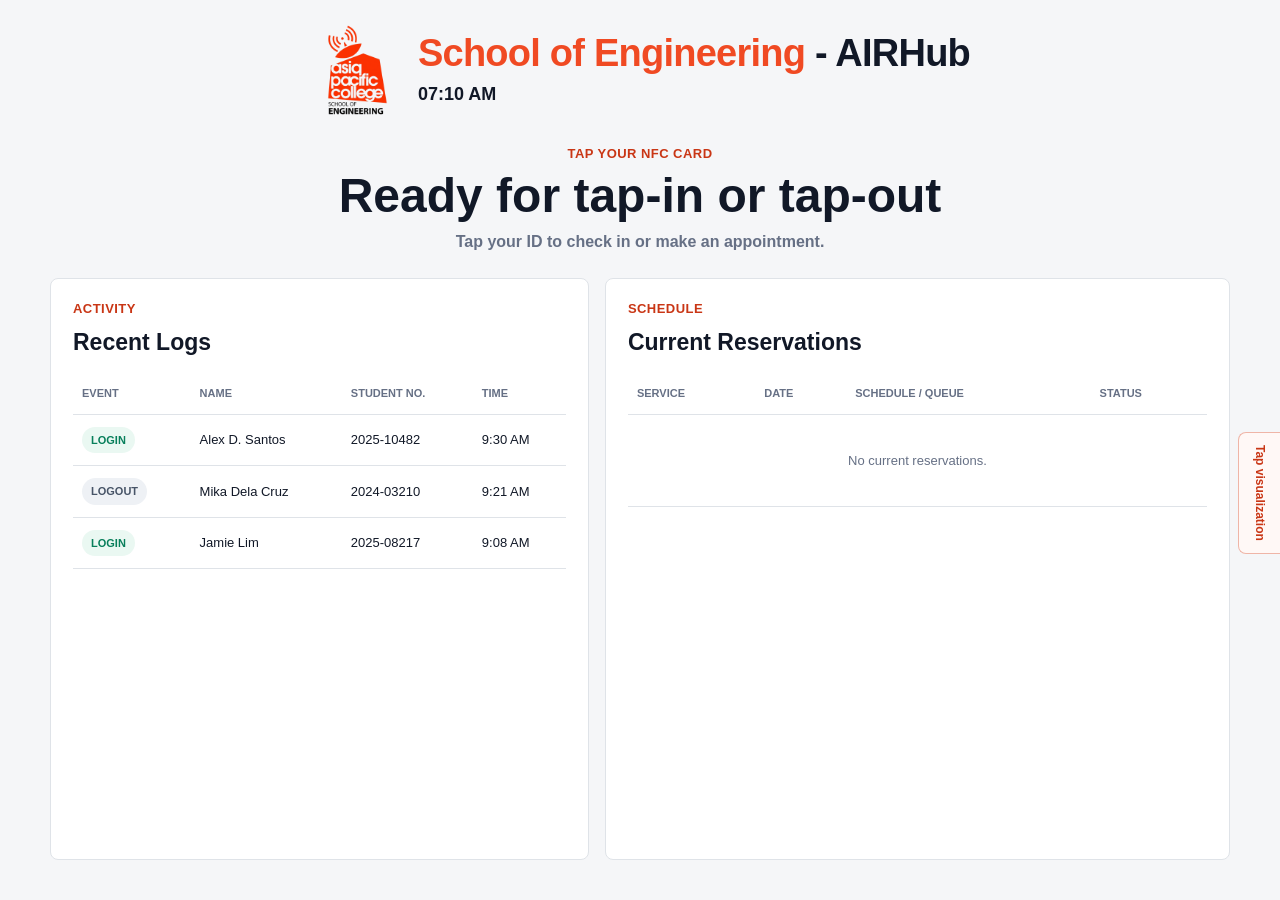
==== index.html @ f0d03ffe "merge NFC attendance and reservation kiosk" ====
<!doctype html>
<html lang="en">
<head>
  <meta charset="utf-8">
  <meta name="viewport" content="width=device-width, initial-scale=1">
  <meta name="description" content="School of Engineering AIRHub access logs and reservations.">
  <title>School of Engineering - AIRHub</title>
  <link rel="icon" href="data:,">
  <link rel="stylesheet" href="styles.css?v=20260715-1">
</head>
<body data-runtime="preview">
  <main class="airhub-shell">
    <header class="airhub-header">
      <img class="soe-logo" src="static/soe_airhub_logo.png?v=20260715-1" alt="Asia Pacific College School of Engineering logo" width="92" height="92">
      <div class="brand-block">
        <h1><span>School of Engineering</span><strong> - AIRHub</strong></h1>
        <time id="clock" aria-label="Current time">--:--</time>
      </div>
    </header>

    <section class="tap-stage" aria-labelledby="tap-title" aria-live="polite">
      <p class="tap-kicker">Tap your NFC card</p>
      <h2 id="tap-title">Ready for tap-in or tap-out</h2>
      <p id="tap-message">Tap your ID to check in or make an appointment.</p>
    </section>

    <button id="preview-tap" class="side-tap-control" type="button" aria-label="Open the tap visualization">
      Tap visualization
    </button>

    <div id="tap-dialog-backdrop" class="modal-backdrop" hidden>
      <section class="tap-dialog" role="dialog" aria-modal="true" aria-labelledby="dialog-title">
        <button id="close-dialog" class="dialog-close" type="button" aria-label="Close">&times;</button>

        <div id="tap-choice" class="dialog-step">
          <h2 id="dialog-title">Hey Alex!</h2>
          <p class="dialog-question">What would you like to do?</p>
          <p id="dialog-identity" class="identity-line">Alex D. Santos - 2025-10482 - BS Computer Engineering</p>
          <div id="registered-actions" class="dialog-actions">
            <button class="choice-button primary-choice attendance-choice" type="button" data-tap-action="check_in">
              <strong id="attendance-action-title">Check in</strong>
              <span id="attendance-action-description">Record your attendance and enter AIRHub now.</span>
            </button>
            <button class="choice-button" type="button" data-tap-action="appointment">
              <strong>Appointment</strong>
              <span>Reserve the 3D printer or request time with a teacher.</span>
            </button>
          </div>
          <p id="auto-checkin-countdown" class="countdown" role="status">
            Automatic <span id="countdown-action-label">check-in</span> in <strong id="countdown-seconds">10</strong> seconds
          </p>
          <div id="unregistered-actions" class="unregistered-block" hidden>
            <button id="open-registration" class="choice-button primary-choice" type="button">Register</button>
          </div>
        </div>

        <div id="appointment-choice" class="dialog-step" hidden>
          <h2>Appointment</h2>
          <p class="dialog-question">What would you like to reserve?</p>
          <div class="dialog-actions service-dialog-actions">
            <button class="choice-button service-choice" type="button" data-service="printing">
              <img src="static/3d-printer.png" alt="" width="112" height="112" decoding="async">
              <strong>3D Printer</strong>
            </button>
            <button class="choice-button service-choice" type="button" data-service="teacher">
              <img src="static/teacher-reservation.png" alt="" width="112" height="112" decoding="async">
              <strong>Teacher's Reservation</strong>
            </button>
          </div>
          <button id="back-to-tap" class="text-button" type="button">Back</button>
        </div>

        <div id="registration-code-step" class="dialog-step" hidden>
          <h2>Register this ID</h2>
          <p class="dialog-question">Enter the registration code to continue.</p>
          <form id="registration-code-form" class="registration-code-form">
            <label for="registration-code">Registration code</label>
            <input id="registration-code" name="registrationCode" type="password" autocomplete="off" required>
            <p id="registration-code-message" class="code-message" role="alert"></p>
            <button class="primary-action" type="submit">Continue</button>
          </form>
          <button id="back-from-registration" class="text-button" type="button">Back</button>
        </div>

        <div id="tap-result" class="dialog-step result-step" role="status" hidden>
          <h2 id="tap-result-title">Check in recorded</h2>
          <p id="tap-result-copy"></p>
          <button id="finish-tap" class="primary-action" type="button">Done</button>
        </div>
      </section>
    </div>

    <div class="dashboard-grid">
      <section class="panel logs-panel" aria-labelledby="logs-title">
        <div class="panel-head">
          <p>Activity</p>
          <h2 id="logs-title">Recent Logs</h2>
        </div>
        <div class="table-wrap">
          <table class="data-table logs-table">
            <thead>
              <tr><th>Event</th><th>Name</th><th>Student No.</th><th>Time</th></tr>
            </thead>
            <tbody id="logs-list">
              <tr><td><span class="event-pill login">Login</span></td><td>Alex D. Santos</td><td>2025-10482</td><td>9:30 AM</td></tr>
              <tr><td><span class="event-pill logout">Logout</span></td><td>Mika Dela Cruz</td><td>2024-03210</td><td>9:21 AM</td></tr>
              <tr><td><span class="event-pill login">Login</span></td><td>Jamie Lim</td><td>2025-08217</td><td>9:08 AM</td></tr>
            </tbody>
          </table>
        </div>
      </section>

      <section id="service-panel" class="panel reservations-panel" aria-labelledby="reservations-title">
        <div class="panel-head">
          <p>Schedule</p>
          <h2 id="reservations-title">Current Reservations</h2>
        </div>
        <div class="table-wrap">
          <table class="data-table reservations-table">
            <thead>
              <tr><th>Service</th><th>Date</th><th>Schedule / Queue</th><th>Status</th></tr>
            </thead>
            <tbody id="reservation-list">
              <tr class="empty-row"><td colspan="4">No current reservations.</td></tr>
            </tbody>
          </table>
        </div>
      </section>
    </div>

    <section id="form-panel" class="form-panel" hidden>
      <div class="form-modal-shell" role="dialog" aria-modal="true" aria-label="Reservation request form">
        <div class="form-modal-bar">
          <p>Reservation session closes in <strong id="reservation-countdown">60</strong> seconds</p>
          <button id="cancel-reservation" class="secondary-action" type="button">Cancel</button>
        </div>
      <form id="teacher-form" class="reservation-form compact-form" data-service="teacher" hidden novalidate>
        <div class="panel-head">
          <p>Appointment request</p>
          <h2>Meet with a Teacher</h2>
        </div>
        <p class="form-identity">Alex D. Santos - 2025-10482 - BS Computer Engineering</p>

        <fieldset>
          <legend>Appointment details</legend>
          <div class="form-grid">
            <label class="wide">
              <span>Teacher</span>
              <select name="teacher" required>
                <option value="">Select a teacher</option>
                <option>Engr. Maria Reyes</option>
                <option>Engr. Daniel Cruz</option>
                <option>Prof. Angela Lim</option>
              </select>
            </label>
            <label><span>Appointment Date</span><input name="date" type="date" required></label>
            <label><span>Preferred Time</span><input name="time" type="time" required></label>
            <label class="wide"><span>Purpose</span><input name="purpose" maxlength="120" required></label>
            <label class="wide"><span>Additional Notes <small>Optional</small></span><textarea name="notes" rows="2" maxlength="500"></textarea></label>
          </div>
        </fieldset>

        <label class="confirmation">
          <input name="confirmation" type="checkbox" required>
          <span>I confirm that the information provided is correct and understand that submitting this form does not automatically approve the appointment.</span>
        </label>
        <button class="primary-action" type="submit">Submit Appointment Request</button>
      </form>

      <form id="printing-form" class="reservation-form compact-form" data-service="printing" hidden novalidate>
        <div class="panel-head">
          <p>Facility request</p>
          <h2>3D Printing Reservation</h2>
        </div>
        <p class="form-identity">Alex D. Santos - 2025-10482 - BS Computer Engineering</p>

        <fieldset>
          <legend>Print details</legend>
          <div class="form-grid">
            <label>
              <span>Reservation Date</span>
              <input name="date" type="date" required>
              <small>Requests are queued by submission order for this date.</small>
            </label>
            <label>
              <span>Estimated Printing Duration</span>
              <select name="duration" required>
                <option value="">Select duration</option>
                <option value="30">Up to 30 minutes</option>
                <option value="60">Up to 1 hour</option>
                <option value="120">1–2 hours</option>
                <option value="240">2–4 hours</option>
                <option value="480">4–8 hours</option>
              </select>
            </label>
            <label class="wide"><span>Project or Print Name</span><input name="projectName" maxlength="100" required></label>
            <label class="wide file-input">
              <span>Upload 3D Model File</span>
              <input name="modelFile" type="file" accept=".stl,.obj,.3mf" required>
              <small>STL, OBJ, or 3MF. Maximum 100 MB.</small>
            </label>
            <label class="wide"><span>Additional Notes <small>Optional</small></span><textarea name="notes" rows="2" maxlength="500"></textarea></label>
          </div>
        </fieldset>

        <label class="confirmation">
          <input name="confirmation" type="checkbox" required>
          <span>I confirm that the information provided is correct and understand that submitting this form does not automatically approve the reservation.</span>
        </label>
        <p class="notice">Reservation requests are subject to schedule availability, file review, machine condition, and approval by the assigned laboratory personnel.</p>
        <button class="primary-action" type="submit">Submit Reservation Request</button>
      </form>

      <div id="success-message" class="success-message" role="status" hidden>
        <strong>Request submitted</strong>
        <p id="success-copy"></p>
        <button id="new-request" class="secondary-action" type="button">New Request</button>
      </div>
      </div>
    </section>
  </main>
  <script src="script.js?v=20260715-1" defer></script>
</body>
</html>
---- styles.css ----
:root {
  --accent: #f04a23;
  --accent-dark: #c93615;
  --ink: #111827;
  --muted: #667085;
  --line: #dfe3e8;
  --surface: #ffffff;
  --page: #f5f6f8;
  --success: #087f5b;
}

* { box-sizing: border-box; }

body {
  margin: 0;
  min-width: 300px;
  min-height: 100vh;
  background: var(--page);
  color: var(--ink);
  font-family: "Segoe UI", Arial, sans-serif;
  line-height: 1.5;
}

button, input, select, textarea { font: inherit; }

.airhub-shell {
  width: min(1180px, calc(100% - 32px));
  min-height: 100vh;
  min-height: 100svh;
  margin: 0 auto;
  padding: 22px 0 40px;
  display: flex;
  flex-direction: column;
}

.airhub-header {
  display: flex;
  align-items: center;
  justify-content: center;
  gap: 16px;
  min-height: 96px;
}

.soe-logo {
  width: 92px;
  height: 92px;
  object-fit: contain;
}

.brand-block { text-align: left; }
.brand-block h1 { margin: 0; font-size: clamp(25px, 4vw, 38px); line-height: 1.15; letter-spacing: -.02em; }
.brand-block h1 span { color: var(--accent); }
.brand-block h1 strong { color: var(--ink); font-weight: 750; }
.brand-block time { display: block; margin-top: 6px; font-size: 18px; font-weight: 750; }

.tap-stage {
  min-height: 158px;
  padding: 26px 12px 24px;
  text-align: center;
}

.tap-kicker,
.panel-head > p {
  margin: 0 0 6px;
  color: var(--accent-dark);
  font-size: 13px;
  font-weight: 800;
  letter-spacing: .035em;
  text-transform: uppercase;
}

.tap-stage h2 {
  margin: 0;
  font-size: clamp(32px, 5vw, 48px);
  line-height: 1.08;
}

.tap-stage > p:not(.tap-kicker) { margin: 9px 0 0; color: var(--muted); font-weight: 650; }
.tap-stage.verified h2 { color: var(--accent-dark); }

.side-tap-control {
  position: fixed;
  z-index: 10;
  top: 48%;
  right: 0;
  min-width: 42px;
  padding: 12px 9px;
  border: 1px solid #efb5a7;
  border-right: 0;
  border-radius: 8px 0 0 8px;
  background: #fff8f6;
  color: var(--accent-dark);
  font-size: 12px;
  font-weight: 800;
  writing-mode: vertical-rl;
  cursor: pointer;
}

.side-tap-control:hover { background: #fff0eb; }
.side-tap-control:disabled { opacity: .55; cursor: default; }

.modal-backdrop {
  position: fixed;
  z-index: 100;
  inset: 0;
  display: grid;
  place-items: center;
  padding: 20px;
  background: rgba(17, 24, 39, .58);
  opacity: 1;
  transition: opacity .24s ease;
}

.modal-backdrop.is-closing { opacity: 0; }

.tap-dialog {
  position: relative;
  width: min(840px, 100%);
  padding: 42px;
  border: 1px solid var(--line);
  border-radius: 10px;
  background: var(--surface);
  box-shadow: 0 20px 60px rgba(17, 24, 39, .22);
}

.dialog-close {
  position: absolute;
  top: 10px;
  right: 12px;
  width: 36px;
  height: 36px;
  border: 0;
  border-radius: 6px;
  background: transparent;
  color: var(--muted);
  font-size: 26px;
  line-height: 1;
  cursor: pointer;
}

.dialog-close:hover { background: #f2f4f7; color: var(--ink); }
.dialog-step { text-align: center; }
.dialog-step h2 { margin: 0; font-size: 36px; line-height: 1.15; }
.dialog-step > p:not(.dialog-kicker) { margin: 8px 0 0; color: var(--muted); }
.dialog-kicker { margin: 0 0 7px; color: var(--accent-dark); font-size: 13px; font-weight: 800; text-transform: uppercase; }
.dialog-question { font-size: 15px; }

.dialog-step .identity-line {
  margin-top: 22px;
  padding: 15px 18px;
  border: 1px solid var(--line);
  border-radius: 8px;
  background: #f8f9fb;
  color: var(--ink);
  font-size: 16px;
  font-weight: 750;
  text-align: center;
}

.dialog-step .countdown {
  display: flex;
  align-items: baseline;
  justify-content: center;
  gap: 4px;
  margin-top: 11px;
  color: var(--muted);
  font-size: 11px;
  font-weight: 700;
}

.countdown strong {
  min-width: 16px;
  color: var(--accent-dark);
  font-size: 14px;
  line-height: 1;
}
.dialog-actions { display: grid; grid-template-columns: 1fr 1fr; gap: 12px; margin-top: 24px; }

.choice-button {
  min-height: 150px;
  padding: 24px;
  border: 1px solid #d4d9e0;
  border-radius: 8px;
  background: #fff;
  color: var(--ink);
  font-size: 19px;
  font-weight: 800;
  text-align: center;
  cursor: pointer;
}

.choice-button strong,
.choice-button span { display: block; }
.choice-button strong { font-size: 22px; }
.choice-button span { margin-top: 8px; color: var(--muted); font-size: 13px; font-weight: 650; line-height: 1.4; }
.choice-button.primary-choice span { color: rgba(255, 255, 255, .88); }

.choice-button:hover { border-color: #efb5a7; background: #fff7f4; color: var(--accent-dark); }
.choice-button.primary-choice { border-color: var(--accent); background: var(--accent); color: #fff; }
.choice-button.primary-choice:hover { background: var(--accent-dark); }
.choice-button:disabled { opacity: .55; cursor: wait; }
.attendance-choice {
  border-width: 3px;
  box-shadow: 0 0 0 4px rgba(240, 74, 35, .16);
}
.attendance-choice strong { font-size: 28px; }
.attendance-choice.is-checkout {
  border-color: #a62919;
  background: #b42318;
  box-shadow: 0 0 0 4px rgba(180, 35, 24, .17);
}
.attendance-choice.is-checkout:hover { background: #8f1c13; }
.service-choice {
  display: grid;
  grid-template-columns: 112px 1fr;
  align-items: center;
  gap: 18px;
  min-height: 170px;
  text-align: left;
}
.service-choice img { width: 112px; height: 112px; object-fit: contain; }
.unregistered-block { margin-top: 24px; }
.unregistered-block .choice-button { width: 100%; }
.text-button { margin-top: 18px; padding: 6px 10px; border: 0; background: transparent; color: var(--accent-dark); font-weight: 750; cursor: pointer; }
.result-step .primary-action { width: 100%; margin-top: 22px; }
body.modal-open { overflow: hidden; }

.registration-code-form { display: grid; gap: 10px; margin-top: 24px; text-align: left; }
.registration-code-form label { color: var(--muted); font-size: 13px; font-weight: 750; }
.registration-code-form .primary-action { width: 100%; margin-top: 2px; }
.code-message { min-height: 20px; margin: 0; color: #b42318; font-size: 12px; }

.dashboard-grid {
  display: grid;
  grid-template-columns: minmax(0, 1fr) minmax(0, 1.16fr);
  gap: 16px;
  align-items: stretch;
  flex: 1;
}

.panel {
  padding: 20px 22px;
  border: 1px solid var(--line);
  border-radius: 8px;
  background: var(--surface);
}

.form-panel {
  position: fixed;
  z-index: 90;
  inset: 0;
  overflow-y: auto;
  padding: 22px;
  background: rgba(17, 24, 39, .62);
}

.form-modal-shell {
  width: min(820px, 100%);
  margin: 0 auto;
  padding: 24px 26px 28px;
  border: 1px solid var(--line);
  border-radius: 10px;
  background: var(--surface);
  box-shadow: 0 20px 60px rgba(17, 24, 39, .25);
}

.form-modal-bar {
  position: sticky;
  z-index: 2;
  top: -24px;
  display: flex;
  align-items: center;
  justify-content: space-between;
  gap: 16px;
  margin: -24px -26px 22px;
  padding: 14px 26px;
  border-bottom: 1px solid var(--line);
  border-radius: 10px 10px 0 0;
  background: var(--surface);
}

.form-modal-bar p { margin: 0; color: var(--muted); font-size: 12px; font-weight: 700; }
.form-modal-bar strong { color: var(--accent-dark); font-size: 15px; }
body.form-modal-open { overflow: hidden; }
.panel-head { margin-bottom: 14px; }
.panel-head h2 { margin: 0; font-size: 23px; }

.table-wrap { overflow-x: auto; }
.data-table { width: 100%; border-collapse: collapse; }
.data-table th,
.data-table td { padding: 12px 9px; border-bottom: 1px solid var(--line); text-align: left; white-space: nowrap; }
.data-table th { color: var(--muted); font-size: 11px; text-transform: uppercase; }
.data-table td { font-size: 13px; }
.data-table .empty-row td { height: 92px; color: var(--muted); text-align: center; white-space: normal; }

.event-pill,
.status-pill { display: inline-block; padding: 5px 9px; border-radius: 999px; font-size: 11px; font-weight: 850; text-transform: uppercase; }
.event-pill.login,
.status-pill.approved { background: #eaf8f2; color: var(--success); }
.event-pill.logout { background: #eef1f5; color: #475467; }
.status-pill.pending { background: #fff0eb; color: var(--accent-dark); }

.reservation-form { display: grid; gap: 22px; }
.compact-form { gap: 15px; }
.compact-form .panel-head { margin-bottom: 0; }
.compact-form .panel-head h2 { font-size: 22px; }
.compact-form fieldset { padding-top: 2px; }
.compact-form legend { margin-bottom: 8px; }
.compact-form .form-grid { column-gap: 20px; row-gap: 11px; }
.form-identity {
  margin: 0;
  padding: 8px 0 10px;
  border-bottom: 1px solid var(--line);
  color: #475467;
  font-size: 13px;
  font-weight: 750;
}
fieldset { min-width: 0; margin: 0; padding: 0; border: 0; }
legend { margin-bottom: 12px; font-size: 14px; font-weight: 800; }
.form-grid { display: grid; grid-template-columns: repeat(2, minmax(0, 1fr)); gap: 14px; }
.wide { grid-column: 1 / -1; }
label > span { display: block; margin-bottom: 6px; color: var(--muted); font-size: 13px; font-weight: 700; }
label small { font-weight: 400; }

input, select, textarea {
  width: 100%;
  border: 1px solid #cfd4dc;
  border-radius: 7px;
  background: #fff;
  color: var(--ink);
}
input, select { min-height: 44px; padding: 10px 12px; }
textarea { padding: 10px 12px; resize: vertical; }
input[readonly] { background: #f7f8fa; }
input:focus, select:focus, textarea:focus { border-color: var(--accent); box-shadow: 0 0 0 3px rgba(240, 74, 35, .14); outline: none; }
.file-input > small { display: block; margin-top: 5px; color: var(--muted); font-size: 11px; }

.confirmation { display: grid; grid-template-columns: auto 1fr; gap: 9px; color: #475467; font-size: 13px; }
.confirmation input { width: 17px; min-height: 17px; margin: 2px 0 0; accent-color: var(--accent); }
.notice { margin: 0; padding: 11px 13px; border-left: 3px solid var(--accent); background: #f7f8fa; color: var(--muted); font-size: 12px; }

.form-panel .compact-form :is(input:not([type="checkbox"]), select, textarea) {
  min-height: 38px;
  padding: 7px 2px;
  border: 0;
  border-bottom: 1px solid #cfd4dc;
  border-radius: 0;
  background-color: transparent;
  box-shadow: none;
}
.form-panel .compact-form textarea { min-height: 55px; }
.form-panel .compact-form :is(input:not([type="checkbox"]), select, textarea):focus {
  border-bottom-color: var(--accent);
  box-shadow: 0 2px 0 var(--accent);
}
.form-panel .compact-form label > span { margin-bottom: 1px; font-size: 12px; }
.form-panel .compact-form label > small { display: block; margin-top: 3px; color: var(--muted); font-size: 10px; }

.primary-action,
.secondary-action {
  border: 0;
  border-radius: 7px;
  cursor: pointer;
  font-weight: 750;
}
.primary-action { min-height: 48px; padding: 10px 16px; background: var(--accent); color: white; }
.primary-action:hover { background: var(--accent-dark); }
.secondary-action { padding: 10px 14px; background: #fff0eb; color: var(--accent-dark); }
.primary-action:focus-visible,
.secondary-action:focus-visible,
.choice-button:focus-visible,
.dialog-close:focus-visible,
.text-button:focus-visible,
.side-tap-control:focus-visible { outline: 3px solid rgba(240, 74, 35, .22); outline-offset: 2px; }

.success-message { padding: 18px; border: 1px solid #b7e4cc; border-radius: 7px; background: #eefdf6; color: var(--success); }
.success-message p { margin: 4px 0 13px; }

[hidden] { display: none !important; }

@media (max-width: 850px) {
  .dashboard-grid { grid-template-columns: 1fr; }
}

@media (min-width: 851px) and (max-height: 760px) {
  .airhub-shell {
    width: calc(100% - 24px);
    padding: 10px 0;
  }

  .airhub-header {
    min-height: 70px;
    gap: 13px;
  }

  .soe-logo {
    width: 68px;
    height: 68px;
  }

  .brand-block h1 { font-size: 32px; }
  .brand-block time { margin-top: 2px; font-size: 16px; }

  .tap-stage {
    min-height: 112px;
    padding: 14px 10px 16px;
  }

  .tap-stage h2 { font-size: 40px; }
  .tap-stage > p:not(.tap-kicker) { margin-top: 5px; }

  .dashboard-grid { gap: 12px; }
  .panel { padding: 16px 18px; }
  .panel-head { margin-bottom: 10px; }
  .panel-head h2 { font-size: 21px; }
  .data-table th,
  .data-table td { padding: 9px 8px; }
}

@media (max-width: 620px) {
  .airhub-shell { width: min(100% - 20px, 1180px); padding-top: 12px; }
  .airhub-header { align-items: center; gap: 10px; }
  .soe-logo { width: 68px; height: 68px; }
  .brand-block h1 { font-size: 23px; }
  .brand-block time { font-size: 15px; }
  .tap-stage { min-height: 140px; padding: 22px 6px; }
  .panel { padding: 17px 14px; }
  .form-grid,
  .dialog-actions { grid-template-columns: 1fr; }
  .wide { grid-column: auto; }
  .side-tap-control { top: auto; bottom: 18px; writing-mode: horizontal-tb; border-right: 1px solid #efb5a7; border-radius: 7px 0 0 7px; }
  .tap-dialog { padding: 26px 18px 20px; }
  .choice-button { min-height: 96px; }
  .service-choice { grid-template-columns: 76px 1fr; min-height: 112px; gap: 12px; }
  .service-choice img { width: 76px; height: 76px; }
  .dialog-step h2 { font-size: 28px; }
  .form-panel { padding: 10px; }
  .form-modal-shell { padding: 18px 14px 22px; }
  .form-modal-bar { top: -18px; margin: -18px -14px 18px; padding: 12px 14px; }
}
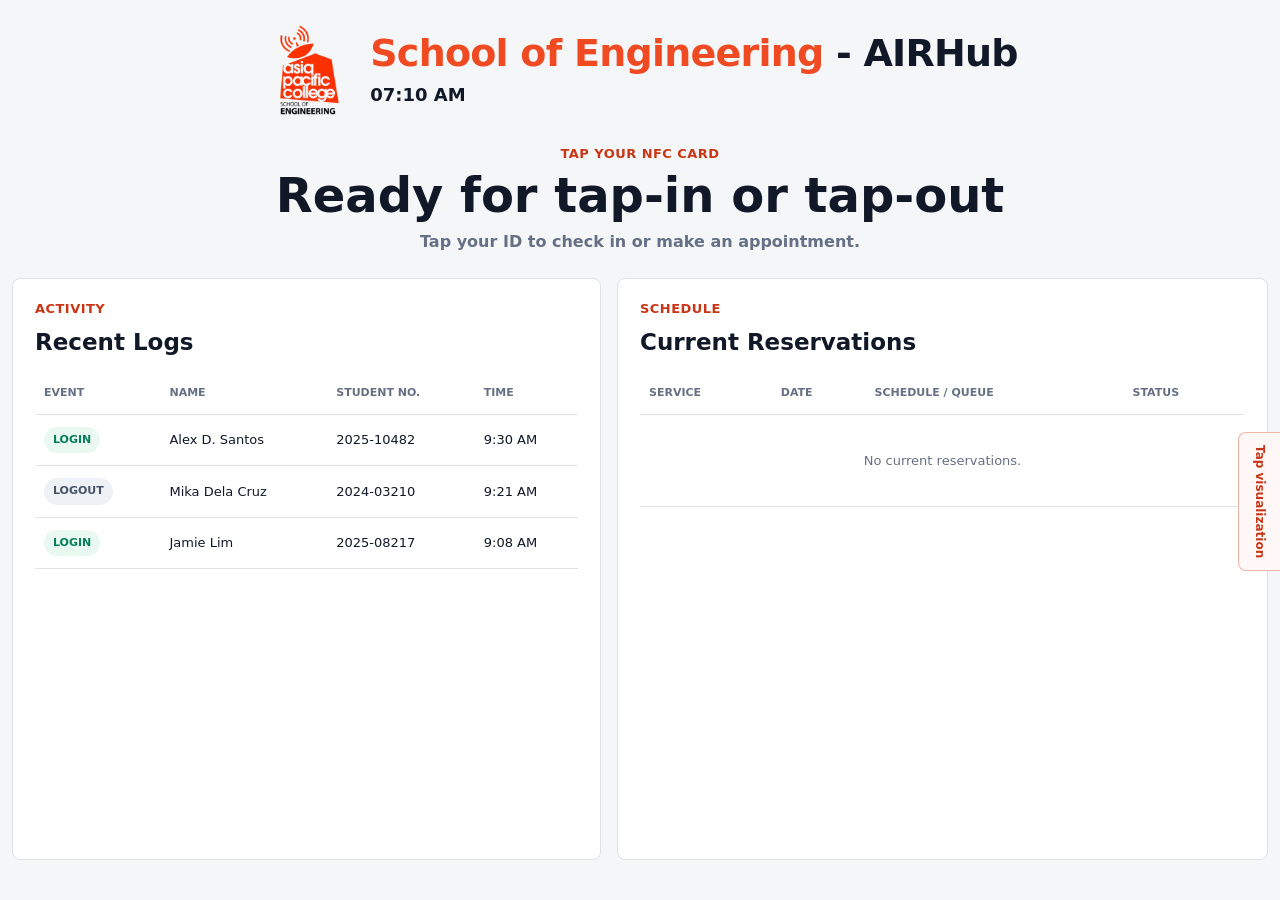
==== commit aa2fa00e: "Simplify AIRHub reservation flow" ====
--- a/index.html
+++ b/index.html
@@ -6,12 +6,12 @@
   <meta name="description" content="School of Engineering AIRHub access logs and reservations.">
   <title>School of Engineering - AIRHub</title>
   <link rel="icon" href="data:,">
-  <link rel="stylesheet" href="styles.css?v=20260715-1">
+  <link rel="stylesheet" href="styles.css?v=20260722-10">
 </head>
 <body data-runtime="preview">
   <main class="airhub-shell">
     <header class="airhub-header">
-      <img class="soe-logo" src="static/soe_airhub_logo.png?v=20260715-1" alt="Asia Pacific College School of Engineering logo" width="92" height="92">
+      <img class="soe-logo" src="static/soe_airhub_logo.png?v=20260722-10" alt="Asia Pacific College School of Engineering logo" width="92" height="92">
       <div class="brand-block">
         <h1><span>School of Engineering</span><strong> - AIRHub</strong></h1>
         <time id="clock" aria-label="Current time">--:--</time>
@@ -174,8 +174,14 @@
         </div>
         <p class="form-identity">Alex D. Santos - 2025-10482 - BS Computer Engineering</p>
 
-        <fieldset>
-          <legend>Print details</legend>
+        <div class="step-bars" aria-label="Reservation progress">
+          <span class="active" data-step-bar="1">Schedule</span>
+          <span data-step-bar="2">Model</span>
+          <span data-step-bar="3">Confirm</span>
+        </div>
+
+        <fieldset class="form-step" data-step="1">
+          <legend>Schedule details</legend>
           <div class="form-grid">
             <label>
               <span>Reservation Date</span>
@@ -188,12 +194,18 @@
                 <option value="">Select duration</option>
                 <option value="30">Up to 30 minutes</option>
                 <option value="60">Up to 1 hour</option>
-                <option value="120">1–2 hours</option>
-                <option value="240">2–4 hours</option>
-                <option value="480">4–8 hours</option>
+                <option value="120">1-2 hours</option>
+                <option value="240">2-4 hours</option>
+                <option value="480">4-8 hours</option>
               </select>
             </label>
             <label class="wide"><span>Project or Print Name</span><input name="projectName" maxlength="100" required></label>
+          </div>
+        </fieldset>
+
+        <fieldset class="form-step" data-step="2" hidden>
+          <legend>Model file</legend>
+          <div class="form-grid">
             <label class="wide file-input">
               <span>Upload 3D Model File</span>
               <input name="modelFile" type="file" accept=".stl,.obj,.3mf" required>
@@ -203,12 +215,26 @@
           </div>
         </fieldset>
 
-        <label class="confirmation">
-          <input name="confirmation" type="checkbox" required>
-          <span>I confirm that the information provided is correct and understand that submitting this form does not automatically approve the reservation.</span>
-        </label>
-        <p class="notice">Reservation requests are subject to schedule availability, file review, machine condition, and approval by the assigned laboratory personnel.</p>
-        <button class="primary-action" type="submit">Submit Reservation Request</button>
+        <fieldset class="form-step" data-step="3" hidden>
+          <legend>Review and confirm</legend>
+          <div class="review-card" aria-live="polite">
+            <p><span>Date</span><strong data-review="date">-</strong></p>
+            <p><span>Duration</span><strong data-review="duration">-</strong></p>
+            <p><span>Project</span><strong data-review="projectName">-</strong></p>
+            <p><span>File</span><strong data-review="modelFile">-</strong></p>
+          </div>
+          <label class="confirmation">
+            <input name="confirmation" type="checkbox" required>
+            <span>I confirm that the information provided is correct and understand that submitting this form does not automatically approve the reservation.</span>
+          </label>
+          <p class="notice">Reservation requests are subject to schedule availability, file review, machine condition, and approval by the assigned laboratory personnel.</p>
+        </fieldset>
+
+        <div class="step-actions">
+          <button class="secondary-action" type="button" data-step-prev hidden>Back</button>
+          <button class="primary-action" type="button" data-step-next>Next</button>
+          <button class="primary-action" type="submit" data-step-submit hidden>Submit Reservation Request</button>
+        </div>
       </form>
 
       <div id="success-message" class="success-message" role="status" hidden>
@@ -219,6 +245,6 @@
       </div>
     </section>
   </main>
-  <script src="script.js?v=20260715-1" defer></script>
+  <script src="script.js?v=20260722-10" defer></script>
 </body>
 </html>
--- a/styles.css
+++ b/styles.css
@@ -17,14 +17,16 @@
   min-height: 100vh;
   background: var(--page);
   color: var(--ink);
-  font-family: "Segoe UI", Arial, sans-serif;
+  font-family: Inter, ui-sans-serif, system-ui, -apple-system, BlinkMacSystemFont, "Segoe UI", Arial, sans-serif;
   line-height: 1.5;
+  -webkit-font-smoothing: antialiased;
+  text-rendering: optimizeLegibility;
 }
 
 button, input, select, textarea { font: inherit; }
 
 .airhub-shell {
-  width: min(1180px, calc(100% - 32px));
+  width: min(1320px, calc(100% - 24px));
   min-height: 100vh;
   min-height: 100svh;
   margin: 0 auto;
@@ -77,6 +79,7 @@
 
 .tap-stage > p:not(.tap-kicker) { margin: 9px 0 0; color: var(--muted); font-weight: 650; }
 .tap-stage.verified h2 { color: var(--accent-dark); }
+.tap-stage.warning h2 { color: #b42318; }
 
 .side-tap-control {
   position: fixed;
@@ -115,8 +118,10 @@
 
 .tap-dialog {
   position: relative;
-  width: min(840px, 100%);
-  padding: 42px;
+  width: min(820px, 100%);
+  max-height: calc(100svh - 32px);
+  overflow-y: auto;
+  padding: 34px 36px 30px;
   border: 1px solid var(--line);
   border-radius: 10px;
   background: var(--surface);
@@ -140,14 +145,14 @@
 
 .dialog-close:hover { background: #f2f4f7; color: var(--ink); }
 .dialog-step { text-align: center; }
-.dialog-step h2 { margin: 0; font-size: 36px; line-height: 1.15; }
+.dialog-step h2 { margin: 0; font-size: 32px; line-height: 1.15; }
 .dialog-step > p:not(.dialog-kicker) { margin: 8px 0 0; color: var(--muted); }
 .dialog-kicker { margin: 0 0 7px; color: var(--accent-dark); font-size: 13px; font-weight: 800; text-transform: uppercase; }
 .dialog-question { font-size: 15px; }
 
 .dialog-step .identity-line {
-  margin-top: 22px;
-  padding: 15px 18px;
+  margin-top: 16px;
+  padding: 13px 16px;
   border: 1px solid var(--line);
   border-radius: 8px;
   background: #f8f9fb;
@@ -161,11 +166,14 @@
   display: flex;
   align-items: baseline;
   justify-content: center;
-  gap: 4px;
-  margin-top: 11px;
+  flex-wrap: nowrap;
+  gap: 5px;
+  margin-top: 10px;
   color: var(--muted);
   font-size: 11px;
   font-weight: 700;
+  line-height: 1.2;
+  white-space: nowrap;
 }
 
 .countdown strong {
@@ -174,11 +182,11 @@
   font-size: 14px;
   line-height: 1;
 }
-.dialog-actions { display: grid; grid-template-columns: 1fr 1fr; gap: 12px; margin-top: 24px; }
+.dialog-actions { display: grid; grid-template-columns: 1fr 1fr; gap: 12px; margin-top: 20px; }
 
 .choice-button {
-  min-height: 150px;
-  padding: 24px;
+  min-height: 132px;
+  padding: 20px;
   border: 1px solid #d4d9e0;
   border-radius: 8px;
   background: #fff;
@@ -191,7 +199,7 @@
 
 .choice-button strong,
 .choice-button span { display: block; }
-.choice-button strong { font-size: 22px; }
+.choice-button strong { font-size: 21px; }
 .choice-button span { margin-top: 8px; color: var(--muted); font-size: 13px; font-weight: 650; line-height: 1.4; }
 .choice-button.primary-choice span { color: rgba(255, 255, 255, .88); }
 
@@ -212,13 +220,13 @@
 .attendance-choice.is-checkout:hover { background: #8f1c13; }
 .service-choice {
   display: grid;
-  grid-template-columns: 112px 1fr;
+  grid-template-columns: 86px 1fr;
   align-items: center;
-  gap: 18px;
-  min-height: 170px;
+  gap: 16px;
+  min-height: 118px;
   text-align: left;
 }
-.service-choice img { width: 112px; height: 112px; object-fit: contain; }
+.service-choice img { width: 86px; height: 86px; object-fit: contain; }
 .unregistered-block { margin-top: 24px; }
 .unregistered-block .choice-button { width: 100%; }
 .text-button { margin-top: 18px; padding: 6px 10px; border: 0; background: transparent; color: var(--accent-dark); font-weight: 750; cursor: pointer; }
@@ -232,7 +240,7 @@
 
 .dashboard-grid {
   display: grid;
-  grid-template-columns: minmax(0, 1fr) minmax(0, 1.16fr);
+  grid-template-columns: minmax(0, .95fr) minmax(0, 1.05fr);
   gap: 16px;
   align-items: stretch;
   flex: 1;
@@ -249,38 +257,51 @@
   position: fixed;
   z-index: 90;
   inset: 0;
-  overflow-y: auto;
-  padding: 22px;
-  background: rgba(17, 24, 39, .62);
+  overflow: hidden;
+  display: grid;
+  place-items: center;
+  padding: 32px 20px;
+  background: rgba(15, 23, 42, .56);
 }
 
 .form-modal-shell {
   width: min(820px, 100%);
+  max-height: min(640px, calc(100svh - 56px));
+  overflow-y: auto;
+  scrollbar-gutter: stable;
   margin: 0 auto;
-  padding: 24px 26px 28px;
-  border: 1px solid var(--line);
-  border-radius: 10px;
+  padding: 26px 30px 24px;
+  border: 1px solid rgba(228, 231, 236, .95);
+  border-radius: 20px;
   background: var(--surface);
-  box-shadow: 0 20px 60px rgba(17, 24, 39, .25);
+  box-shadow: 0 24px 70px rgba(15, 23, 42, .26);
 }
 
 .form-modal-bar {
-  position: sticky;
+  position: static;
   z-index: 2;
-  top: -24px;
   display: flex;
   align-items: center;
   justify-content: space-between;
-  gap: 16px;
-  margin: -24px -26px 22px;
-  padding: 14px 26px;
-  border-bottom: 1px solid var(--line);
-  border-radius: 10px 10px 0 0;
-  background: var(--surface);
-}
-
-.form-modal-bar p { margin: 0; color: var(--muted); font-size: 12px; font-weight: 700; }
-.form-modal-bar strong { color: var(--accent-dark); font-size: 15px; }
+  gap: 12px;
+  margin: 0 0 22px;
+  padding: 0;
+  border: 0;
+  border-radius: 0;
+  background: transparent;
+}
+
+.form-modal-bar p {
+  margin: 0;
+  padding: 0;
+  border-radius: 0;
+  background: transparent;
+  color: #475467;
+  font-size: 12px;
+  font-weight: 600;
+  white-space: nowrap;
+}
+.form-modal-bar strong { color: var(--accent-dark); font-size: 14px; }
 body.form-modal-open { overflow: hidden; }
 .panel-head { margin-bottom: 14px; }
 .panel-head h2 { margin: 0; font-size: 23px; }
@@ -300,26 +321,115 @@
 .event-pill.logout { background: #eef1f5; color: #475467; }
 .status-pill.pending { background: #fff0eb; color: var(--accent-dark); }
 
-.reservation-form { display: grid; gap: 22px; }
-.compact-form { gap: 15px; }
+.reservation-form { display: grid; gap: 20px; padding: 0; }
+.compact-form { gap: 20px; }
 .compact-form .panel-head { margin-bottom: 0; }
-.compact-form .panel-head h2 { font-size: 22px; }
+.compact-form .panel-head {
+  display: grid;
+  gap: 10px;
+  padding-bottom: 18px;
+  border-bottom: 1px solid #eef0f3;
+}
+.compact-form .panel-head > p {
+  margin: 0;
+  color: var(--accent-dark);
+  font-size: 11px;
+  font-weight: 800;
+  letter-spacing: .05em;
+}
+.compact-form .panel-head h2 { font-size: 27px; letter-spacing: -.015em; font-weight: 780; }
 .compact-form fieldset { padding-top: 2px; }
-.compact-form legend { margin-bottom: 8px; }
-.compact-form .form-grid { column-gap: 20px; row-gap: 11px; }
+.compact-form legend { margin-bottom: 14px; color: #101828; font-size: 14px; }
+.compact-form .form-grid { column-gap: 18px; row-gap: 16px; }
+.step-bars {
+  display: grid;
+  grid-template-columns: repeat(3, 1fr);
+  gap: 10px;
+  margin: 2px 0 4px;
+}
+
+.step-bars span {
+  min-height: 28px;
+  display: block;
+  border-top: 4px solid #eaecf0;
+  padding-top: 8px;
+  border-radius: 0;
+  background: transparent;
+  color: #667085;
+  font-size: 11px;
+  font-weight: 800;
+  text-align: left;
+}
+
+.step-bars span.active {
+  border-color: var(--accent);
+  color: var(--accent-dark);
+}
+
+.step-bars span.done {
+  border-color: #f7a088;
+  color: var(--accent-dark);
+}
+
+.form-step { min-height: 164px; }
+
+.step-actions {
+  display: grid;
+  grid-template-columns: 150px 1fr;
+  gap: 10px;
+  align-items: center;
+}
+
+.step-actions .primary-action { grid-column: 2; }
+.step-actions .secondary-action + .primary-action { grid-column: auto; }
+.step-actions .secondary-action[hidden] + .primary-action { grid-column: 1 / -1; }
+
+.review-card {
+  display: grid;
+  gap: 0;
+  margin-bottom: 14px;
+  padding: 0;
+  border: 0;
+  border-radius: 0;
+  background: transparent;
+}
+
+.review-card p {
+  display: grid;
+  grid-template-columns: 95px minmax(0, 1fr);
+  gap: 12px;
+  margin: 0;
+  padding: 9px 0;
+  border-bottom: 1px solid #eef0f3;
+  color: #475467;
+  font-size: 12px;
+}
+
+.review-card strong {
+  min-width: 0;
+  overflow: hidden;
+  color: var(--ink);
+  font-weight: 750;
+  text-overflow: ellipsis;
+  white-space: nowrap;
+}
+
 .form-identity {
   margin: 0;
-  padding: 8px 0 10px;
-  border-bottom: 1px solid var(--line);
+  padding: 0 0 14px;
+  border: 0;
+  border-bottom: 1px solid #eef0f3;
+  border-radius: 0;
+  background: transparent;
   color: #475467;
-  font-size: 13px;
-  font-weight: 750;
+  font-size: 12px;
+  font-weight: 700;
 }
 fieldset { min-width: 0; margin: 0; padding: 0; border: 0; }
 legend { margin-bottom: 12px; font-size: 14px; font-weight: 800; }
 .form-grid { display: grid; grid-template-columns: repeat(2, minmax(0, 1fr)); gap: 14px; }
 .wide { grid-column: 1 / -1; }
-label > span { display: block; margin-bottom: 6px; color: var(--muted); font-size: 13px; font-weight: 700; }
+label > span { display: block; margin-bottom: 6px; color: #667085; font-size: 12px; font-weight: 680; }
 label small { font-weight: 400; }
 
 input, select, textarea {
@@ -335,26 +445,54 @@
 input:focus, select:focus, textarea:focus { border-color: var(--accent); box-shadow: 0 0 0 3px rgba(240, 74, 35, .14); outline: none; }
 .file-input > small { display: block; margin-top: 5px; color: var(--muted); font-size: 11px; }
 
-.confirmation { display: grid; grid-template-columns: auto 1fr; gap: 9px; color: #475467; font-size: 13px; }
+.confirmation { display: grid; grid-template-columns: auto 1fr; gap: 8px; color: #475467; font-size: 11px; line-height: 1.35; }
 .confirmation input { width: 17px; min-height: 17px; margin: 2px 0 0; accent-color: var(--accent); }
-.notice { margin: 0; padding: 11px 13px; border-left: 3px solid var(--accent); background: #f7f8fa; color: var(--muted); font-size: 12px; }
-
-.form-panel .compact-form :is(input:not([type="checkbox"]), select, textarea) {
-  min-height: 38px;
-  padding: 7px 2px;
+.notice {
+  margin: 0;
+  padding: 0 0 0 10px;
+  border-left: 2px solid var(--accent);
+  background: transparent;
+  color: var(--muted);
+  font-size: 11px;
+}
+
+.form-panel .compact-form :is(input:not([type="checkbox"]):not([type="file"]), select, textarea) {
+  min-height: 46px;
+  padding: 10px 2px;
   border: 0;
   border-bottom: 1px solid #cfd4dc;
   border-radius: 0;
   background-color: transparent;
   box-shadow: none;
 }
-.form-panel .compact-form textarea { min-height: 55px; }
-.form-panel .compact-form :is(input:not([type="checkbox"]), select, textarea):focus {
-  border-bottom-color: var(--accent);
-  box-shadow: 0 2px 0 var(--accent);
-}
-.form-panel .compact-form label > span { margin-bottom: 1px; font-size: 12px; }
-.form-panel .compact-form label > small { display: block; margin-top: 3px; color: var(--muted); font-size: 10px; }
+.form-panel .compact-form textarea { min-height: 78px; }
+.form-panel .compact-form :is(input:not([type="checkbox"]):not([type="file"]), select, textarea):focus {
+  border-color: var(--accent);
+  background-color: #fff;
+  box-shadow: none;
+}
+.form-panel .compact-form input[type="file"] {
+  min-height: 46px;
+  padding: 7px 0;
+  border: 0;
+  border-bottom: 1px solid #cfd4dc;
+  border-radius: 0;
+  background: transparent;
+  color: #344054;
+  font-size: 12px;
+}
+.form-panel .compact-form input[type="file"]::file-selector-button {
+  margin-right: 10px;
+  padding: 7px 11px;
+  border: 0;
+  border-radius: 7px;
+  background: #fff0eb;
+  color: var(--accent-dark);
+  font-weight: 700;
+  cursor: pointer;
+}
+.form-panel .compact-form label > span { margin-bottom: 6px; font-size: 12px; }
+.form-panel .compact-form label > small { display: block; margin-top: 5px; color: var(--muted); font-size: 10px; }
 
 .primary-action,
 .secondary-action {
@@ -363,9 +501,9 @@
   cursor: pointer;
   font-weight: 750;
 }
-.primary-action { min-height: 48px; padding: 10px 16px; background: var(--accent); color: white; }
+.primary-action { min-height: 44px; padding: 10px 16px; background: var(--accent); color: white; }
 .primary-action:hover { background: var(--accent-dark); }
-.secondary-action { padding: 10px 14px; background: #fff0eb; color: var(--accent-dark); }
+.secondary-action { padding: 10px 13px; background: #fff3ef; color: var(--accent-dark); }
 .primary-action:focus-visible,
 .secondary-action:focus-visible,
 .choice-button:focus-visible,
@@ -415,6 +553,45 @@
   .panel-head h2 { font-size: 21px; }
   .data-table th,
   .data-table td { padding: 9px 8px; }
+
+  .tap-dialog {
+    width: min(760px, 100%);
+    padding: 28px 34px 24px;
+  }
+
+  .dialog-step h2 { font-size: 30px; }
+  .dialog-step .identity-line { margin-top: 12px; padding: 10px 14px; }
+  .dialog-actions { margin-top: 16px; }
+  .choice-button { min-height: 116px; padding: 16px; }
+  .attendance-choice strong { font-size: 25px; }
+  .service-choice { grid-template-columns: 74px 1fr; min-height: 102px; }
+  .service-choice img { width: 74px; height: 74px; }
+
+  .form-modal-shell {
+    width: min(800px, 100%);
+    max-height: min(630px, calc(100svh - 50px));
+    padding: 20px 22px 18px;
+  }
+
+  .form-modal-bar {
+    top: 0;
+    margin: 0 0 16px;
+    padding: 0;
+  }
+
+  .compact-form .panel-head { gap: 8px; padding-bottom: 14px; }
+  .compact-form .panel-head h2 { font-size: 25px; }
+  .reservation-form { padding: 0; gap: 15px; }
+  .compact-form legend { margin-bottom: 11px; }
+  .compact-form .form-grid { row-gap: 12px; }
+  .form-step { min-height: 150px; }
+  .step-bars span { min-height: 30px; }
+  .form-panel .compact-form :is(input:not([type="checkbox"]):not([type="file"]), select, textarea),
+  .form-panel .compact-form input[type="file"] {
+    min-height: 42px;
+  }
+  .form-panel .compact-form textarea { min-height: 64px; }
+  .primary-action { min-height: 42px; }
 }
 
 @media (max-width: 620px) {
@@ -435,6 +612,7 @@
   .service-choice img { width: 76px; height: 76px; }
   .dialog-step h2 { font-size: 28px; }
   .form-panel { padding: 10px; }
-  .form-modal-shell { padding: 18px 14px 22px; }
-  .form-modal-bar { top: -18px; margin: -18px -14px 18px; padding: 12px 14px; }
-}
+  .form-modal-shell { padding: 16px; max-height: calc(100svh - 20px); }
+  .form-modal-bar { top: 0; margin: 0 0 14px; padding: 0; }
+  .reservation-form { padding: 0; }
+}
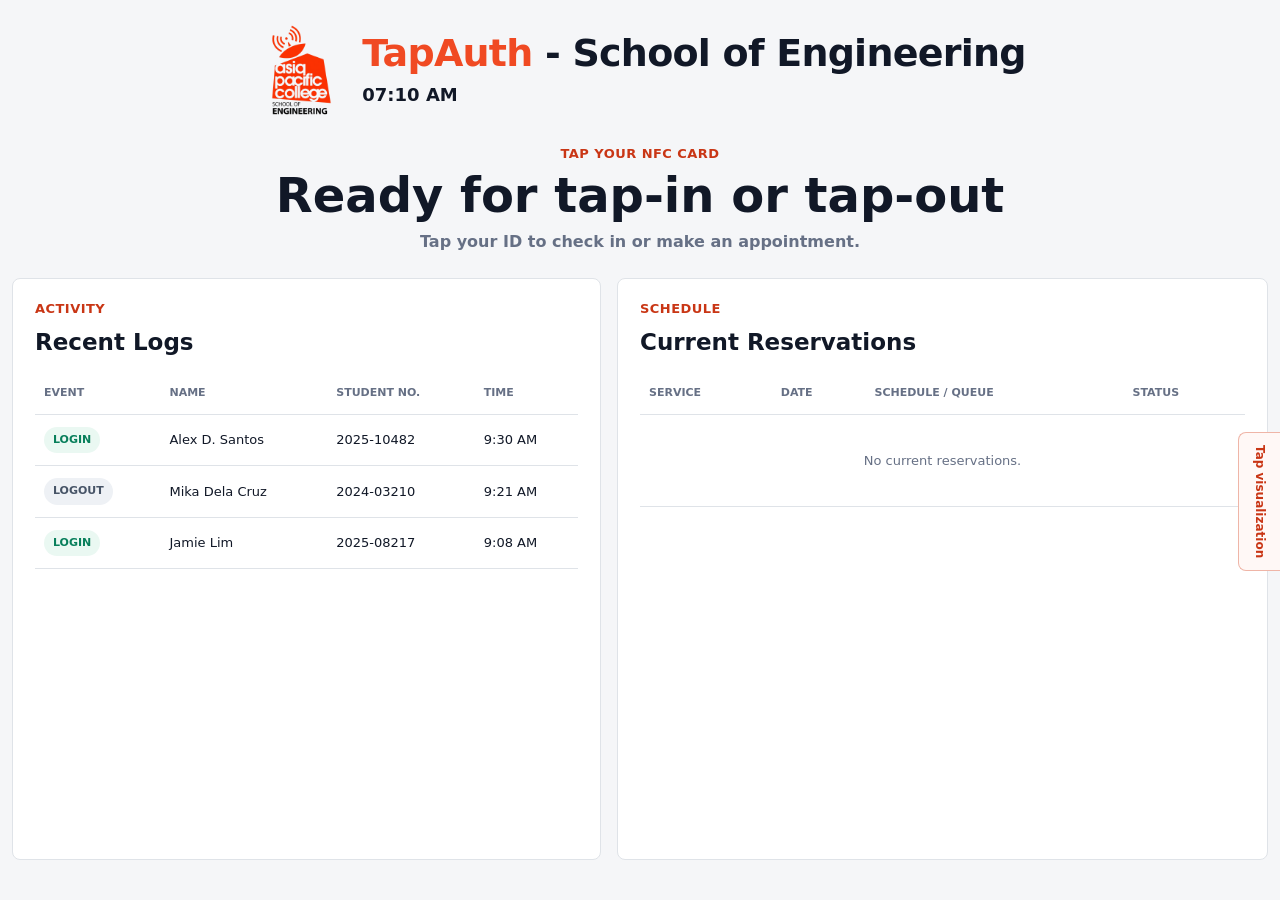
==== commit b457938b: "Release TapAuth NFC and reservation platform" ====
--- a/index.html
+++ b/index.html
@@ -3,17 +3,17 @@
 <head>
   <meta charset="utf-8">
   <meta name="viewport" content="width=device-width, initial-scale=1">
-  <meta name="description" content="School of Engineering AIRHub access logs and reservations.">
-  <title>School of Engineering - AIRHub</title>
+  <meta name="description" content="TapAuth NFC attendance and reservations for the School of Engineering.">
+  <title>TapAuth - School of Engineering</title>
   <link rel="icon" href="data:,">
-  <link rel="stylesheet" href="styles.css?v=20260722-10">
+  <link rel="stylesheet" href="styles.css?v=20260722-11">
 </head>
 <body data-runtime="preview">
   <main class="airhub-shell">
     <header class="airhub-header">
       <img class="soe-logo" src="static/soe_airhub_logo.png?v=20260722-10" alt="Asia Pacific College School of Engineering logo" width="92" height="92">
       <div class="brand-block">
-        <h1><span>School of Engineering</span><strong> - AIRHub</strong></h1>
+        <h1><span>TapAuth</span><strong> - School of Engineering</strong></h1>
         <time id="clock" aria-label="Current time">--:--</time>
       </div>
     </header>
@@ -50,7 +50,10 @@
             Automatic <span id="countdown-action-label">check-in</span> in <strong id="countdown-seconds">10</strong> seconds
           </p>
           <div id="unregistered-actions" class="unregistered-block" hidden>
-            <button id="open-registration" class="choice-button primary-choice" type="button">Register</button>
+            <button id="open-registration" class="choice-button primary-choice" type="button">
+              <strong>Register this card</strong>
+              <span>Add your student details and continue immediately.</span>
+            </button>
           </div>
         </div>
 
@@ -72,12 +75,16 @@
 
         <div id="registration-code-step" class="dialog-step" hidden>
           <h2>Register this ID</h2>
-          <p class="dialog-question">Enter the registration code to continue.</p>
-          <form id="registration-code-form" class="registration-code-form">
-            <label for="registration-code">Registration code</label>
-            <input id="registration-code" name="registrationCode" type="password" autocomplete="off" required>
+          <p class="dialog-question">Complete your student profile. This card will be linked automatically.</p>
+          <form id="registration-code-form" class="registration-code-form student-registration-form">
+            <div class="registration-name-grid">
+              <label><span>First name</span><input name="firstname" autocomplete="given-name" maxlength="100" required></label>
+              <label><span>Last name</span><input name="lastname" autocomplete="family-name" maxlength="100" required></label>
+            </div>
+            <label><span>Student number</span><input name="student_no" autocomplete="off" maxlength="64" required></label>
+            <label><span>Program / Course</span><input name="course" autocomplete="organization-title" maxlength="100" placeholder="BS Computer Engineering" required></label>
             <p id="registration-code-message" class="code-message" role="alert"></p>
-            <button class="primary-action" type="submit">Continue</button>
+            <button class="primary-action" type="submit">Register and continue</button>
           </form>
           <button id="back-from-registration" class="text-button" type="button">Back</button>
         </div>
@@ -134,6 +141,7 @@
           <p>Reservation session closes in <strong id="reservation-countdown">60</strong> seconds</p>
           <button id="cancel-reservation" class="secondary-action" type="button">Cancel</button>
         </div>
+        <p id="reservation-form-message" class="form-error" role="alert"></p>
       <form id="teacher-form" class="reservation-form compact-form" data-service="teacher" hidden novalidate>
         <div class="panel-head">
           <p>Appointment request</p>
@@ -245,6 +253,6 @@
       </div>
     </section>
   </main>
-  <script src="script.js?v=20260722-10" defer></script>
+  <script src="script.js?v=20260722-11" defer></script>
 </body>
 </html>
--- a/styles.css
+++ b/styles.css
@@ -236,6 +236,13 @@
 .registration-code-form { display: grid; gap: 10px; margin-top: 24px; text-align: left; }
 .registration-code-form label { color: var(--muted); font-size: 13px; font-weight: 750; }
 .registration-code-form .primary-action { width: 100%; margin-top: 2px; }
+.student-registration-form { margin: 18px auto 0; max-width: 620px; }
+.registration-name-grid { display: grid; gap: 14px; grid-template-columns: 1fr 1fr; }
+.student-registration-form input { min-height: 48px; }
+
+@media (max-width: 620px) {
+  .registration-name-grid { grid-template-columns: 1fr; }
+}
 .code-message { min-height: 20px; margin: 0; color: #b42318; font-size: 12px; }
 
 .dashboard-grid {
@@ -302,6 +309,7 @@
   white-space: nowrap;
 }
 .form-modal-bar strong { color: var(--accent-dark); font-size: 14px; }
+.form-error { color: #b42318; font-size: 13px; font-weight: 700; margin: 0 0 8px; min-height: 18px; }
 body.form-modal-open { overflow: hidden; }
 .panel-head { margin-bottom: 14px; }
 .panel-head h2 { margin: 0; font-size: 23px; }
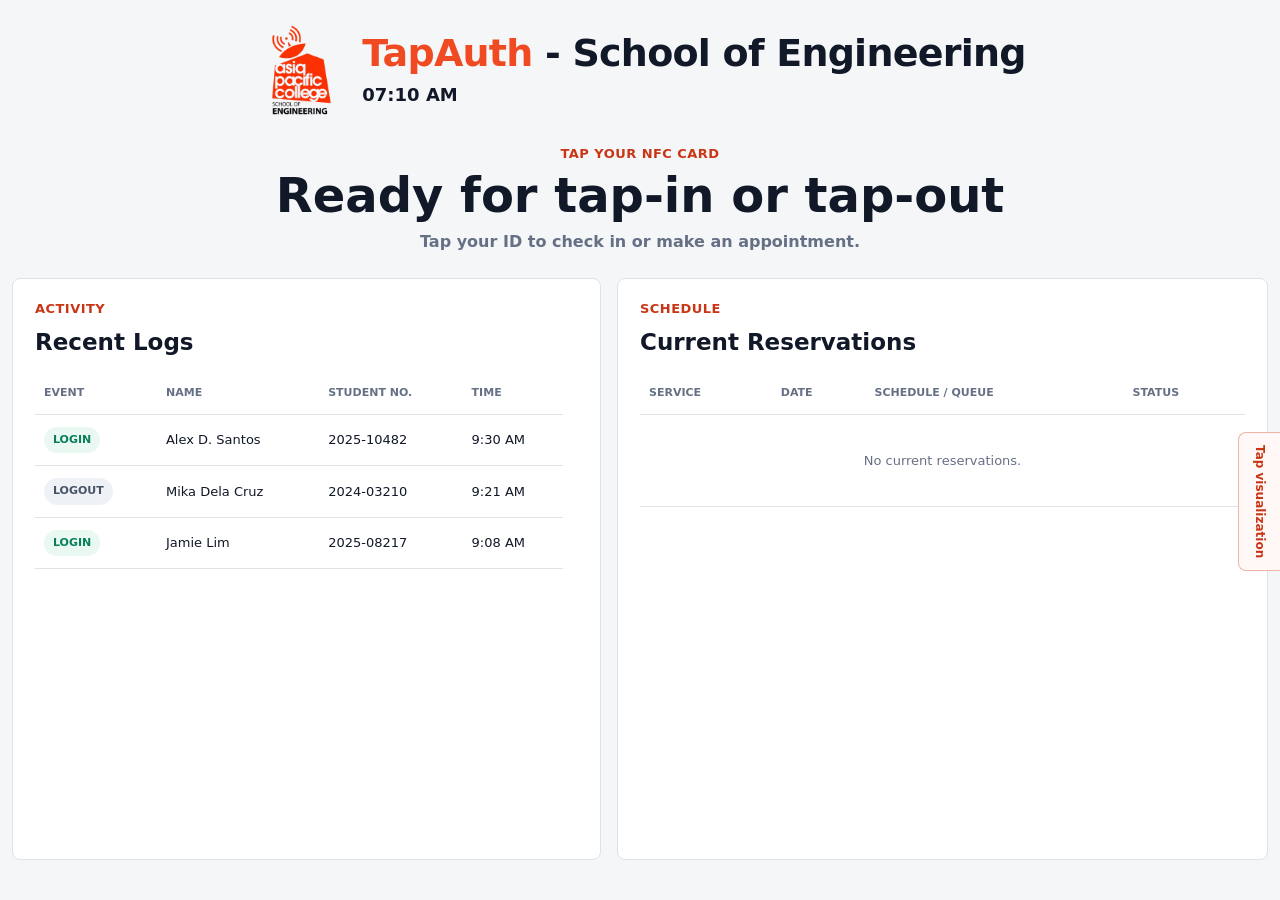
==== commit f72dfd56: "Expand recent logs with responsive 25-entry view" ====
--- a/index.html
+++ b/index.html
@@ -6,7 +6,7 @@
   <meta name="description" content="TapAuth NFC attendance and reservations for the School of Engineering.">
   <title>TapAuth - School of Engineering</title>
   <link rel="icon" href="data:,">
-  <link rel="stylesheet" href="styles.css?v=20260722-11">
+  <link rel="stylesheet" href="styles.css?v=20260725-1">
 </head>
 <body data-runtime="preview">
   <main class="airhub-shell">
@@ -115,6 +115,10 @@
             </tbody>
           </table>
         </div>
+        <button id="toggle-logs" class="table-more" type="button" hidden>
+          <span>See more</span>
+          <small id="logs-count"></small>
+        </button>
       </section>
 
       <section id="service-panel" class="panel reservations-panel" aria-labelledby="reservations-title">
@@ -253,6 +257,6 @@
       </div>
     </section>
   </main>
-  <script src="script.js?v=20260722-11" defer></script>
+  <script src="script.js?v=20260725-2" defer></script>
 </body>
 </html>
--- a/styles.css
+++ b/styles.css
@@ -315,6 +315,44 @@
 .panel-head h2 { margin: 0; font-size: 23px; }
 
 .table-wrap { overflow-x: auto; }
+.logs-panel {
+  min-height: 0;
+  display: flex;
+  flex-direction: column;
+}
+.logs-panel .table-wrap {
+  min-height: 0;
+  scrollbar-gutter: stable;
+}
+.logs-panel.is-expanded .table-wrap {
+  max-height: clamp(220px, calc(100svh - 360px), 620px);
+  overflow-y: auto;
+}
+.logs-panel.is-expanded .data-table thead {
+  position: sticky;
+  z-index: 1;
+  top: 0;
+  background: var(--surface);
+}
+.table-more {
+  align-self: flex-start;
+  margin-top: 12px;
+  padding: 5px 0;
+  border: 0;
+  background: transparent;
+  color: var(--accent-dark);
+  font-size: 12px;
+  font-weight: 800;
+  cursor: pointer;
+}
+.table-more small {
+  margin-left: 5px;
+  color: var(--muted);
+  font-size: 11px;
+  font-weight: 700;
+}
+.table-more:hover { color: var(--ink); }
+.table-more:focus-visible { outline: 3px solid rgba(240, 74, 35, .22); outline-offset: 3px; }
 .data-table { width: 100%; border-collapse: collapse; }
 .data-table th,
 .data-table td { padding: 12px 9px; border-bottom: 1px solid var(--line); text-align: left; white-space: nowrap; }
